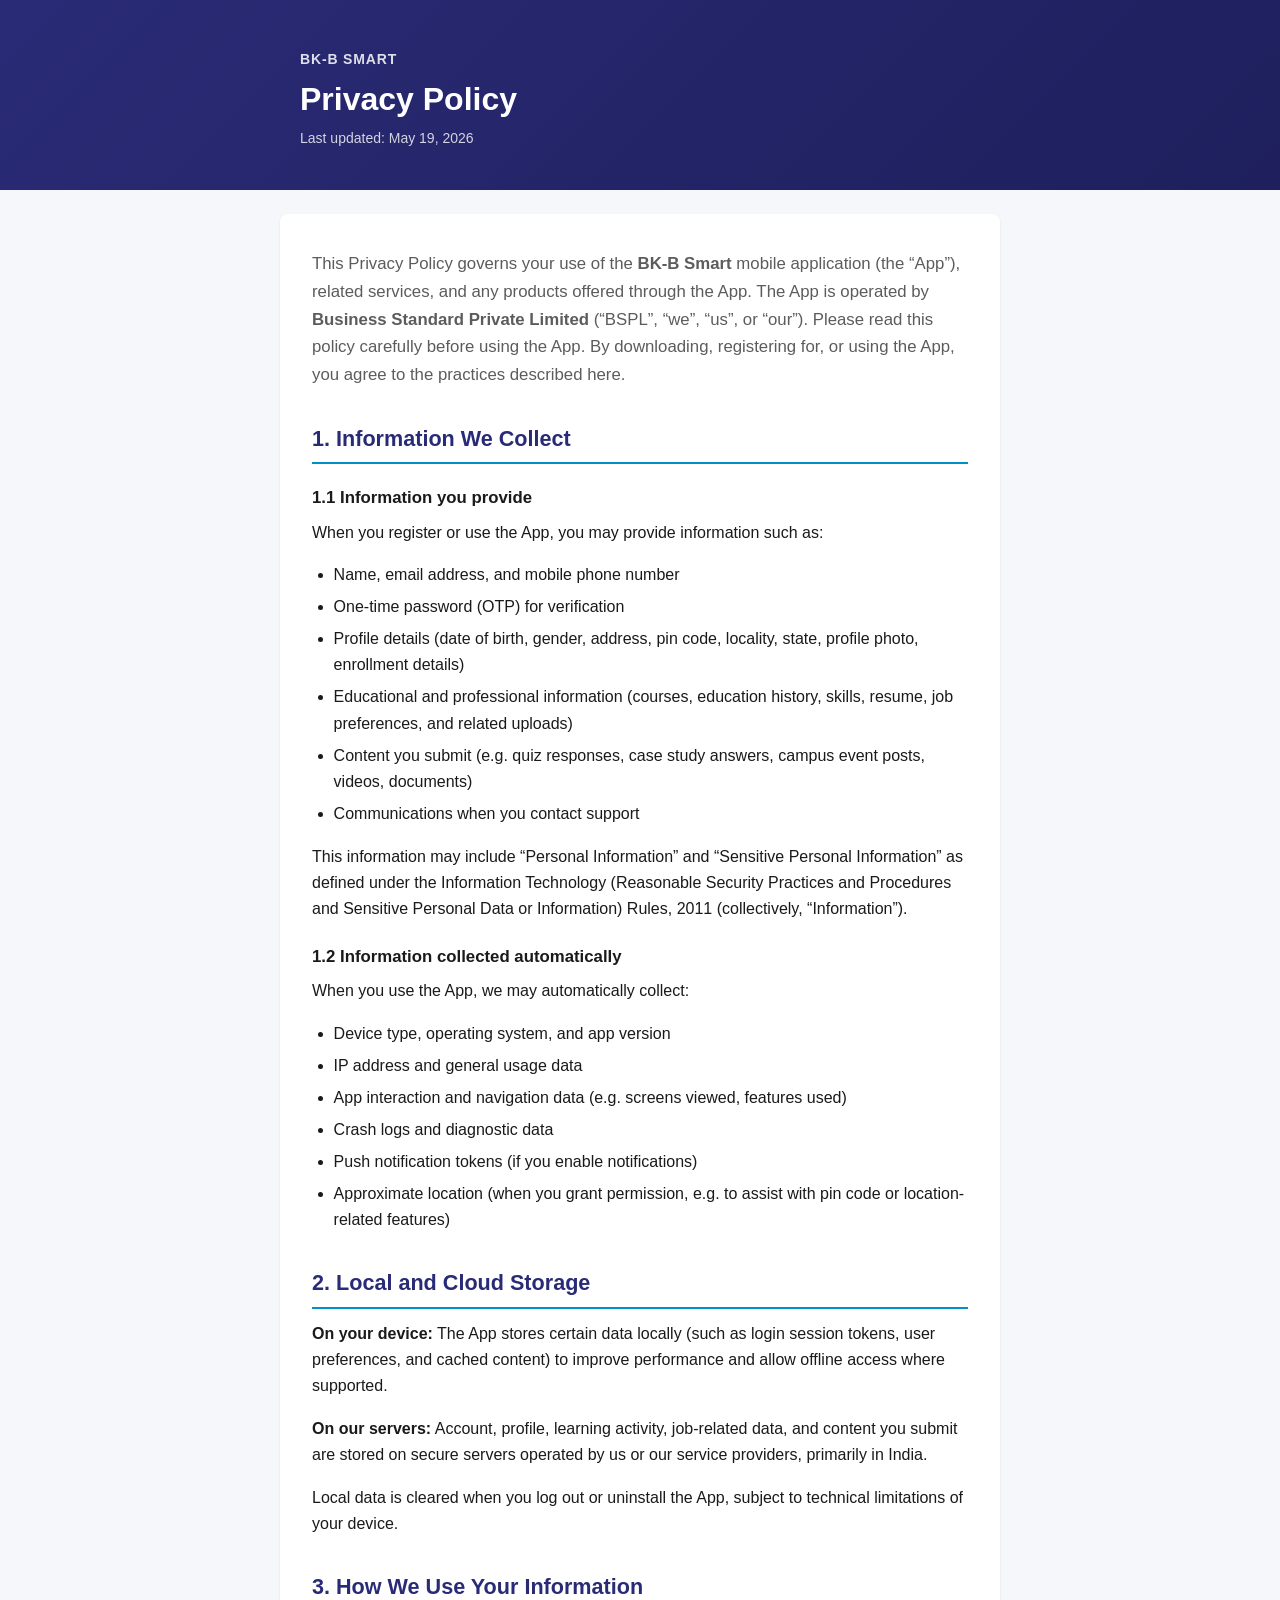
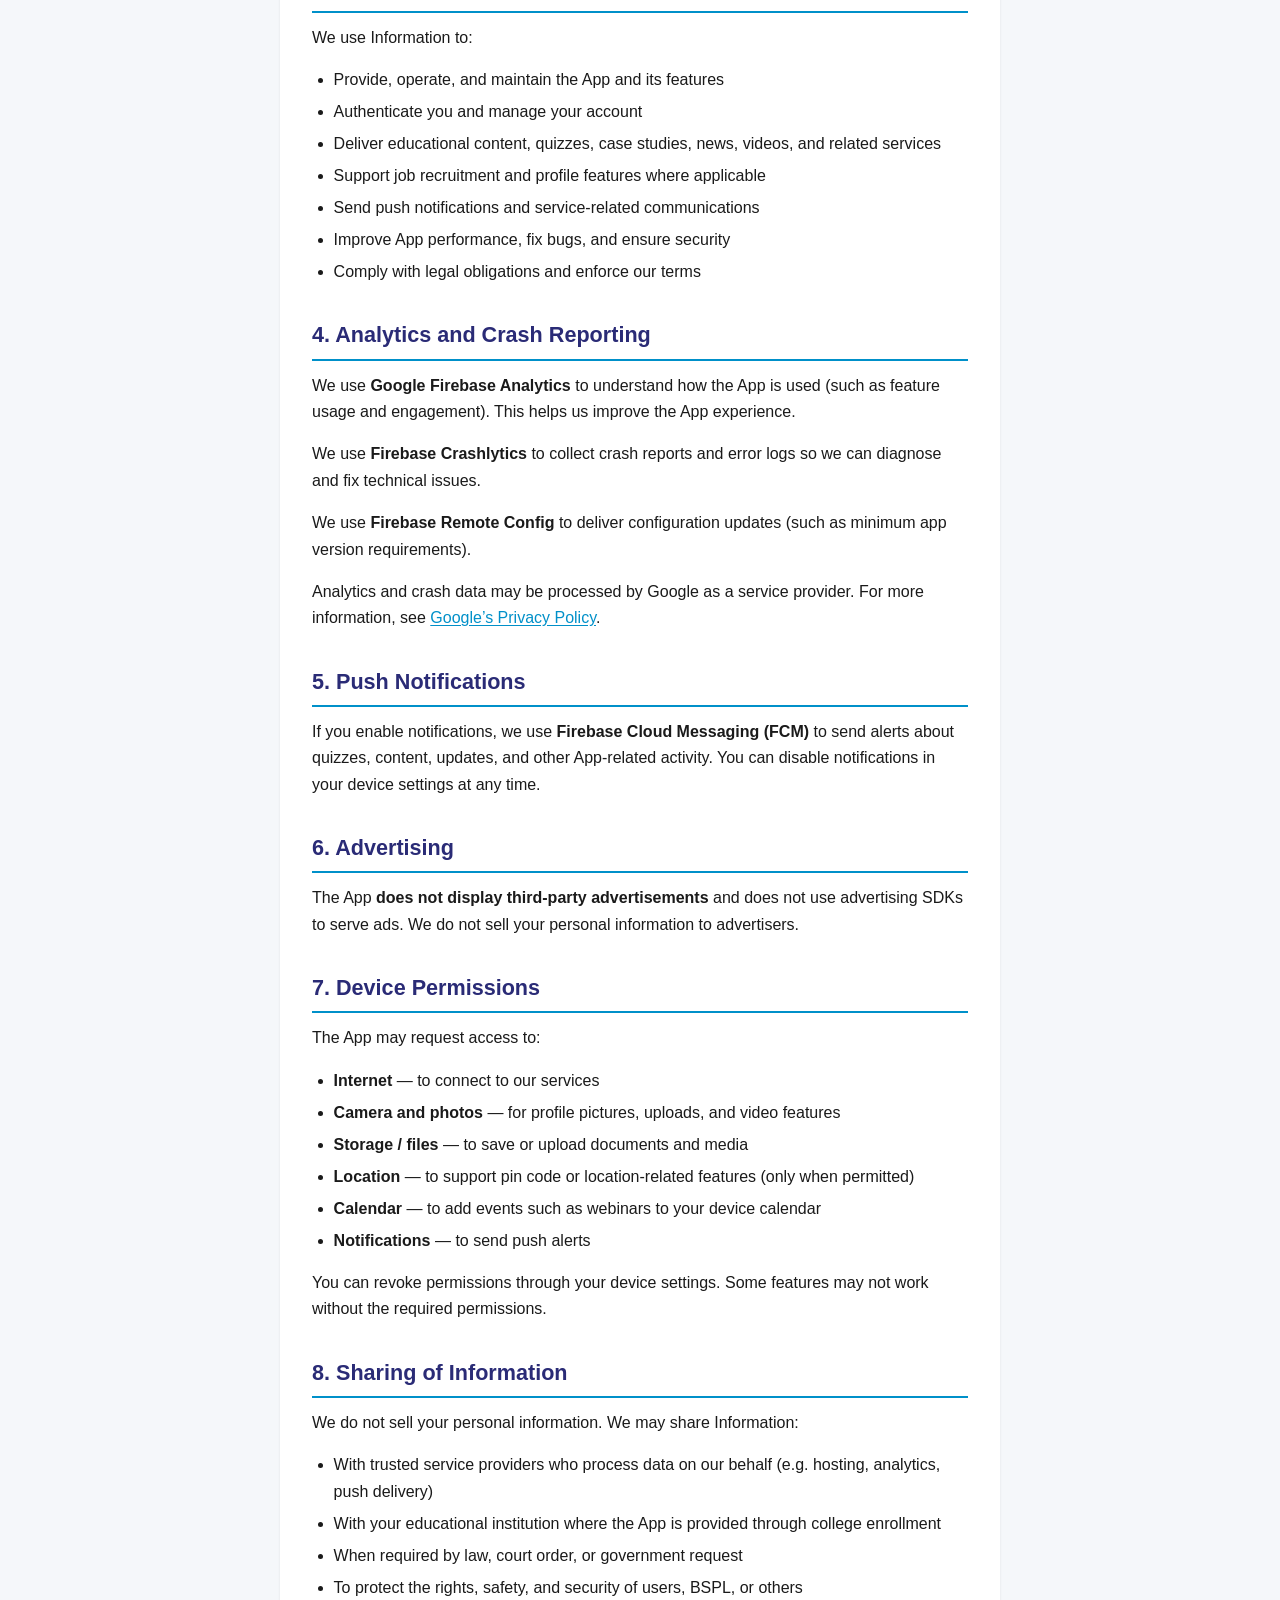
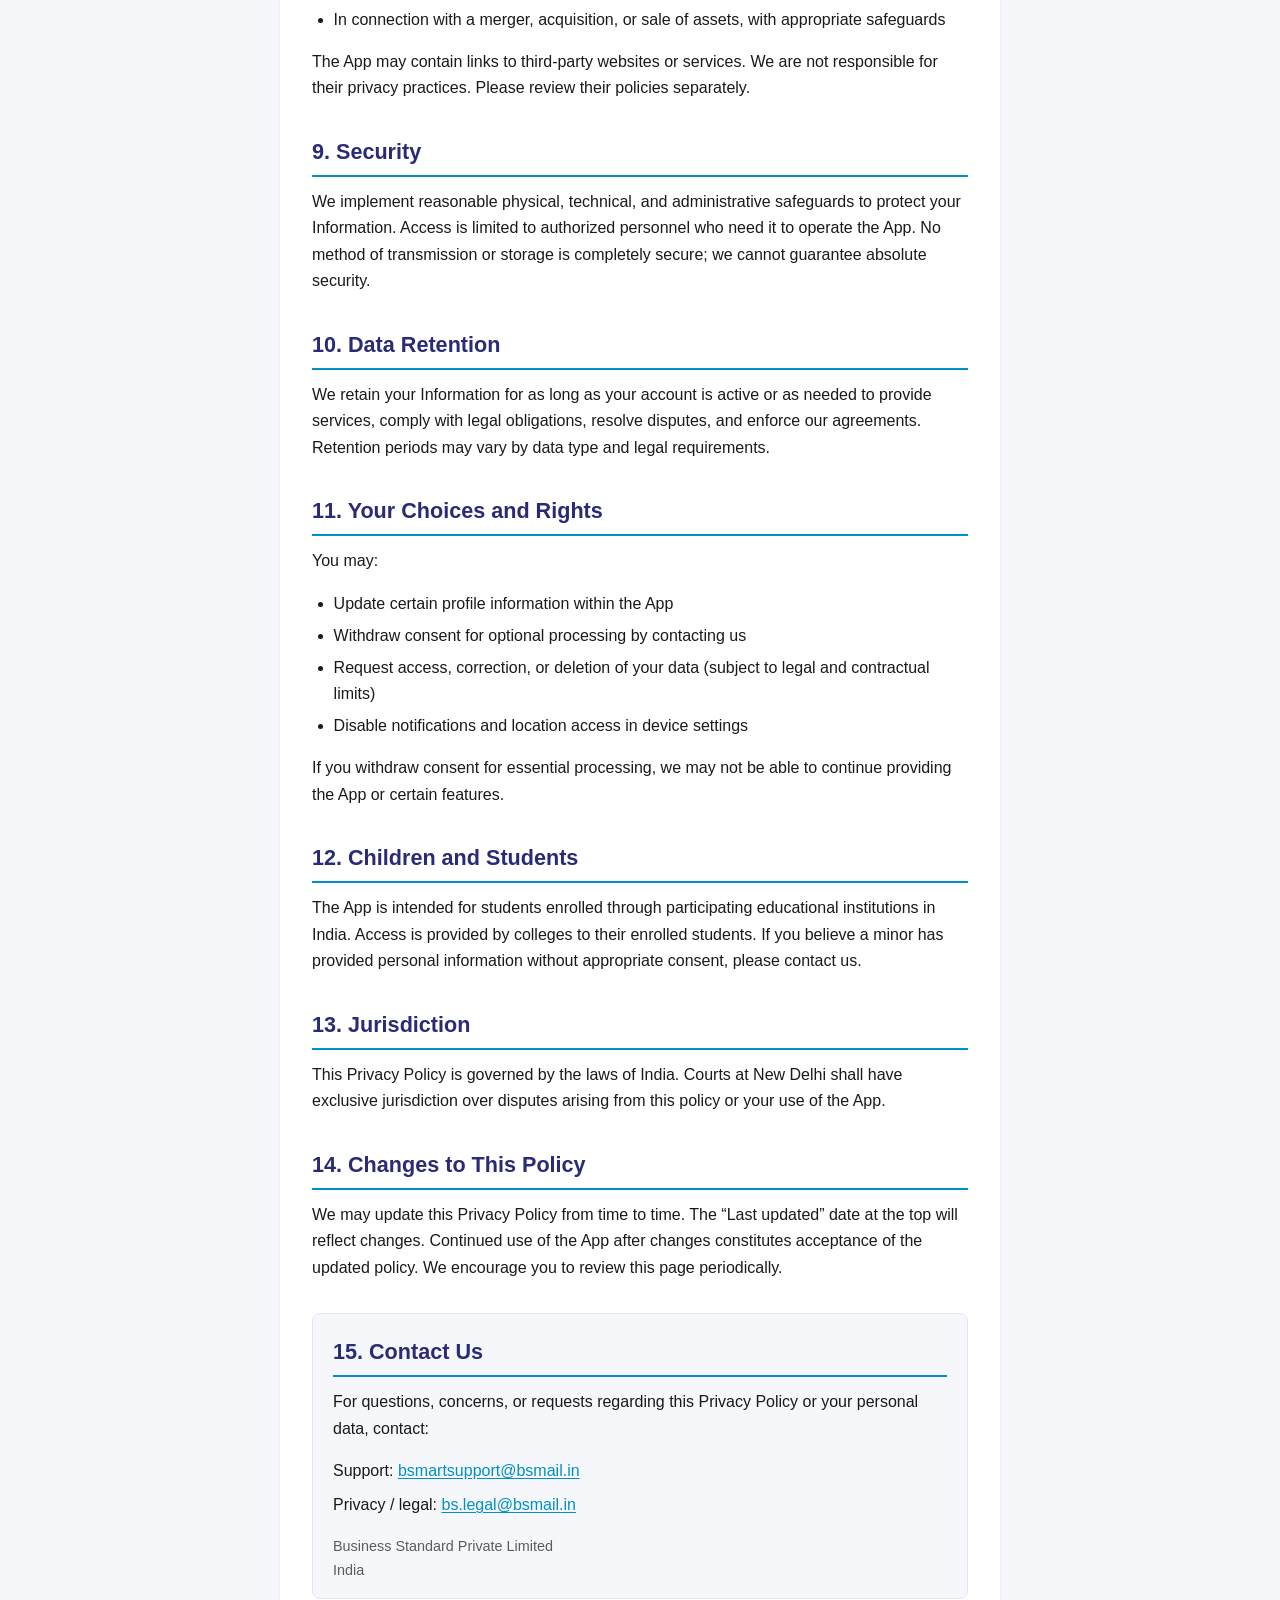
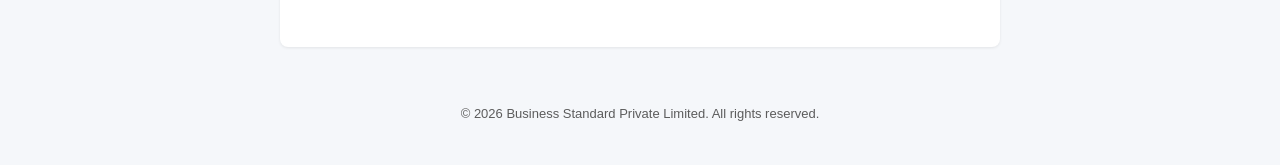
==== index.html @ 2a8e8fae "Add BK-B Smart privacy policy static site. Initial HTML and CSS for hosting the app privacy policy p" ====
<!DOCTYPE html>
<html lang="en">
  <head>
    <meta charset="utf-8" />
    <meta name="viewport" content="width=device-width, initial-scale=1" />
    <meta
      name="description"
      content="Privacy Policy for BK-B Smart mobile application."
    />
    <title>Privacy Policy — BK-B Smart</title>
    <link rel="stylesheet" href="css/style.css" />
  </head>
  <body>
    <header class="site-header">
      <div class="container">
        <p class="app-label">BK-B Smart</p>
        <h1>Privacy Policy</h1>
        <p class="meta">Last updated: May 19, 2026</p>
      </div>
    </header>

    <main class="container content">
      <section>
        <p class="lead">
          This Privacy Policy governs your use of the <strong>BK-B Smart</strong>
          mobile application (the &ldquo;App&rdquo;), related services, and any
          products offered through the App. The App is operated by
          <strong>Business Standard Private Limited</strong> (&ldquo;BSPL&rdquo;,
          &ldquo;we&rdquo;, &ldquo;us&rdquo;, or &ldquo;our&rdquo;). Please read
          this policy carefully before using the App. By downloading, registering
          for, or using the App, you agree to the practices described here.
        </p>
      </section>

      <section id="information-we-collect">
        <h2>1. Information We Collect</h2>

        <h3>1.1 Information you provide</h3>
        <p>
          When you register or use the App, you may provide information such as:
        </p>
        <ul>
          <li>Name, email address, and mobile phone number</li>
          <li>One-time password (OTP) for verification</li>
          <li>
            Profile details (date of birth, gender, address, pin code, locality,
            state, profile photo, enrollment details)
          </li>
          <li>
            Educational and professional information (courses, education history,
            skills, resume, job preferences, and related uploads)
          </li>
          <li>Content you submit (e.g. quiz responses, case study answers, campus event posts, videos, documents)</li>
          <li>Communications when you contact support</li>
        </ul>
        <p>
          This information may include &ldquo;Personal Information&rdquo; and
          &ldquo;Sensitive Personal Information&rdquo; as defined under the
          Information Technology (Reasonable Security Practices and Procedures and
          Sensitive Personal Data or Information) Rules, 2011 (collectively,
          &ldquo;Information&rdquo;).
        </p>

        <h3>1.2 Information collected automatically</h3>
        <p>When you use the App, we may automatically collect:</p>
        <ul>
          <li>Device type, operating system, and app version</li>
          <li>IP address and general usage data</li>
          <li>App interaction and navigation data (e.g. screens viewed, features used)</li>
          <li>Crash logs and diagnostic data</li>
          <li>Push notification tokens (if you enable notifications)</li>
          <li>
            Approximate location (when you grant permission, e.g. to assist with
            pin code or location-related features)
          </li>
        </ul>
      </section>

      <section id="local-and-cloud">
        <h2>2. Local and Cloud Storage</h2>
        <p>
          <strong>On your device:</strong> The App stores certain data locally
          (such as login session tokens, user preferences, and cached content) to
          improve performance and allow offline access where supported.
        </p>
        <p>
          <strong>On our servers:</strong> Account, profile, learning activity,
          job-related data, and content you submit are stored on secure servers
          operated by us or our service providers, primarily in India.
        </p>
        <p>
          Local data is cleared when you log out or uninstall the App, subject
          to technical limitations of your device.
        </p>
      </section>

      <section id="how-we-use">
        <h2>3. How We Use Your Information</h2>
        <p>We use Information to:</p>
        <ul>
          <li>Provide, operate, and maintain the App and its features</li>
          <li>Authenticate you and manage your account</li>
          <li>Deliver educational content, quizzes, case studies, news, videos, and related services</li>
          <li>Support job recruitment and profile features where applicable</li>
          <li>Send push notifications and service-related communications</li>
          <li>Improve App performance, fix bugs, and ensure security</li>
          <li>Comply with legal obligations and enforce our terms</li>
        </ul>
      </section>

      <section id="analytics">
        <h2>4. Analytics and Crash Reporting</h2>
        <p>
          We use <strong>Google Firebase Analytics</strong> to understand how the
          App is used (such as feature usage and engagement). This helps us
          improve the App experience.
        </p>
        <p>
          We use <strong>Firebase Crashlytics</strong> to collect crash reports
          and error logs so we can diagnose and fix technical issues.
        </p>
        <p>
          We use <strong>Firebase Remote Config</strong> to deliver configuration
          updates (such as minimum app version requirements).
        </p>
        <p>
          Analytics and crash data may be processed by Google as a service
          provider. For more information, see
          <a href="https://policies.google.com/privacy" target="_blank" rel="noopener noreferrer">Google&rsquo;s Privacy Policy</a>.
        </p>
      </section>

      <section id="notifications">
        <h2>5. Push Notifications</h2>
        <p>
          If you enable notifications, we use <strong>Firebase Cloud Messaging
          (FCM)</strong> to send alerts about quizzes, content, updates, and
          other App-related activity. You can disable notifications in your
          device settings at any time.
        </p>
      </section>

      <section id="ads">
        <h2>6. Advertising</h2>
        <p>
          The App <strong>does not display third-party advertisements</strong>
          and does not use advertising SDKs to serve ads. We do not sell your
          personal information to advertisers.
        </p>
      </section>

      <section id="permissions">
        <h2>7. Device Permissions</h2>
        <p>The App may request access to:</p>
        <ul>
          <li><strong>Internet</strong> — to connect to our services</li>
          <li><strong>Camera and photos</strong> — for profile pictures, uploads, and video features</li>
          <li><strong>Storage / files</strong> — to save or upload documents and media</li>
          <li><strong>Location</strong> — to support pin code or location-related features (only when permitted)</li>
          <li><strong>Calendar</strong> — to add events such as webinars to your device calendar</li>
          <li><strong>Notifications</strong> — to send push alerts</li>
        </ul>
        <p>
          You can revoke permissions through your device settings. Some features
          may not work without the required permissions.
        </p>
      </section>

      <section id="sharing">
        <h2>8. Sharing of Information</h2>
        <p>We do not sell your personal information. We may share Information:</p>
        <ul>
          <li>With trusted service providers who process data on our behalf (e.g. hosting, analytics, push delivery)</li>
          <li>With your educational institution where the App is provided through college enrollment</li>
          <li>When required by law, court order, or government request</li>
          <li>To protect the rights, safety, and security of users, BSPL, or others</li>
          <li>In connection with a merger, acquisition, or sale of assets, with appropriate safeguards</li>
        </ul>
        <p>
          The App may contain links to third-party websites or services. We are
          not responsible for their privacy practices. Please review their
          policies separately.
        </p>
      </section>

      <section id="security">
        <h2>9. Security</h2>
        <p>
          We implement reasonable physical, technical, and administrative
          safeguards to protect your Information. Access is limited to
          authorized personnel who need it to operate the App. No method of
          transmission or storage is completely secure; we cannot guarantee
          absolute security.
        </p>
      </section>

      <section id="retention">
        <h2>10. Data Retention</h2>
        <p>
          We retain your Information for as long as your account is active or as
          needed to provide services, comply with legal obligations, resolve
          disputes, and enforce our agreements. Retention periods may vary by
          data type and legal requirements.
        </p>
      </section>

      <section id="your-rights">
        <h2>11. Your Choices and Rights</h2>
        <p>You may:</p>
        <ul>
          <li>Update certain profile information within the App</li>
          <li>Withdraw consent for optional processing by contacting us</li>
          <li>Request access, correction, or deletion of your data (subject to legal and contractual limits)</li>
          <li>Disable notifications and location access in device settings</li>
        </ul>
        <p>
          If you withdraw consent for essential processing, we may not be able to
          continue providing the App or certain features.
        </p>
      </section>

      <section id="children">
        <h2>12. Children and Students</h2>
        <p>
          The App is intended for students enrolled through participating
          educational institutions in India. Access is provided by colleges to
          their enrolled students. If you believe a minor has provided personal
          information without appropriate consent, please contact us.
        </p>
      </section>

      <section id="jurisdiction">
        <h2>13. Jurisdiction</h2>
        <p>
          This Privacy Policy is governed by the laws of India. Courts at New
          Delhi shall have exclusive jurisdiction over disputes arising from this
          policy or your use of the App.
        </p>
      </section>

      <section id="changes">
        <h2>14. Changes to This Policy</h2>
        <p>
          We may update this Privacy Policy from time to time. The &ldquo;Last
          updated&rdquo; date at the top will reflect changes. Continued use of
          the App after changes constitutes acceptance of the updated policy.
          We encourage you to review this page periodically.
        </p>
      </section>

      <section id="contact" class="contact-block">
        <h2>15. Contact Us</h2>
        <p>
          For questions, concerns, or requests regarding this Privacy Policy or
          your personal data, contact:
        </p>
        <ul class="contact-list">
          <li>
            Support:
            <a href="mailto:bsmartsupport@bsmail.in">bsmartsupport@bsmail.in</a>
          </li>
          <li>
            Privacy / legal:
            <a href="mailto:bs.legal@bsmail.in">bs.legal@bsmail.in</a>
          </li>
        </ul>
        <p class="entity">
          Business Standard Private Limited<br />
          India
        </p>
      </section>
    </main>

    <footer class="site-footer">
      <div class="container">
        <p>&copy; 2026 Business Standard Private Limited. All rights reserved.</p>
      </div>
    </footer>
  </body>
</html>
---- css/style.css ----
/* BK-B Smart — Privacy Policy */

:root {
  --color-primary: #2a2b76;
  --color-accent: #0090c9;
  --color-bg: #f5f7fa;
  --color-surface: #ffffff;
  --color-text: #1a1a1a;
  --color-muted: #5c5c5c;
  --color-border: #e2e6ec;
  --font-sans: -apple-system, BlinkMacSystemFont, "Segoe UI", Roboto, Helvetica,
    Arial, sans-serif;
  --max-width: 720px;
  --radius: 8px;
  --shadow: 0 1px 3px rgba(0, 0, 0, 0.08);
}

*,
*::before,
*::after {
  box-sizing: border-box;
}

html {
  font-size: 16px;
  -webkit-text-size-adjust: 100%;
}

body {
  margin: 0;
  font-family: var(--font-sans);
  font-size: 1rem;
  line-height: 1.65;
  color: var(--color-text);
  background: var(--color-bg);
}

.container {
  max-width: var(--max-width);
  margin: 0 auto;
  padding: 0 1.25rem;
}

/* Header */

.site-header {
  background: linear-gradient(135deg, var(--color-primary) 0%, #1e1f5c 100%);
  color: #fff;
  padding: 2.5rem 0 2rem;
  margin-bottom: 1.5rem;
}

.site-header .app-label {
  margin: 0 0 0.5rem;
  font-size: 0.875rem;
  font-weight: 600;
  letter-spacing: 0.06em;
  text-transform: uppercase;
  opacity: 0.85;
}

.site-header h1 {
  margin: 0 0 0.5rem;
  font-size: 1.75rem;
  font-weight: 700;
  line-height: 1.25;
}

.site-header .meta {
  margin: 0;
  font-size: 0.875rem;
  opacity: 0.8;
}

/* Main content */

.content {
  background: var(--color-surface);
  border-radius: var(--radius);
  box-shadow: var(--shadow);
  padding: 1.75rem 1.5rem 2.5rem;
  margin-bottom: 2rem;
}

section {
  margin-bottom: 2rem;
}

section:last-child {
  margin-bottom: 0;
}

.lead {
  font-size: 1.05rem;
  color: var(--color-muted);
  margin: 0;
}

h2 {
  margin: 0 0 0.75rem;
  font-size: 1.25rem;
  font-weight: 700;
  color: var(--color-primary);
  padding-bottom: 0.35rem;
  border-bottom: 2px solid var(--color-accent);
}

h3 {
  margin: 1.25rem 0 0.5rem;
  font-size: 1.05rem;
  font-weight: 600;
  color: var(--color-text);
}

p {
  margin: 0 0 1rem;
}

p:last-child {
  margin-bottom: 0;
}

ul {
  margin: 0 0 1rem;
  padding-left: 1.35rem;
}

li {
  margin-bottom: 0.35rem;
}

li:last-child {
  margin-bottom: 0;
}

a {
  color: var(--color-accent);
  text-decoration: underline;
  text-underline-offset: 2px;
}

a:hover {
  color: var(--color-primary);
}

strong {
  font-weight: 600;
}

/* Contact block */

.contact-block {
  background: var(--color-bg);
  border-radius: var(--radius);
  padding: 1.25rem 1.25rem 1rem;
  border: 1px solid var(--color-border);
}

.contact-list {
  list-style: none;
  padding-left: 0;
  margin-bottom: 1rem;
}

.contact-list li {
  margin-bottom: 0.5rem;
}

.entity {
  font-size: 0.9rem;
  color: var(--color-muted);
  margin: 0;
}

/* Footer */

.site-footer {
  padding: 1.5rem 0 2.5rem;
  text-align: center;
}

.site-footer p {
  margin: 0;
  font-size: 0.8125rem;
  color: var(--color-muted);
}

/* Responsive */

@media (min-width: 600px) {
  .site-header {
    padding: 3rem 0 2.5rem;
  }

  .site-header h1 {
    font-size: 2rem;
  }

  .content {
    padding: 2.25rem 2rem 3rem;
  }

  h2 {
    font-size: 1.35rem;
  }
}

@media (prefers-color-scheme: dark) {
  :root {
    --color-bg: #121318;
    --color-surface: #1c1d24;
    --color-text: #e8e8ec;
    --color-muted: #a0a4b0;
    --color-border: #2e3038;
  }

  .site-header {
    background: linear-gradient(135deg, #1e1f5c 0%, #14152e 100%);
  }

  h2 {
    color: #9eb4ff;
  }

  .contact-block {
    background: #14151a;
  }
}
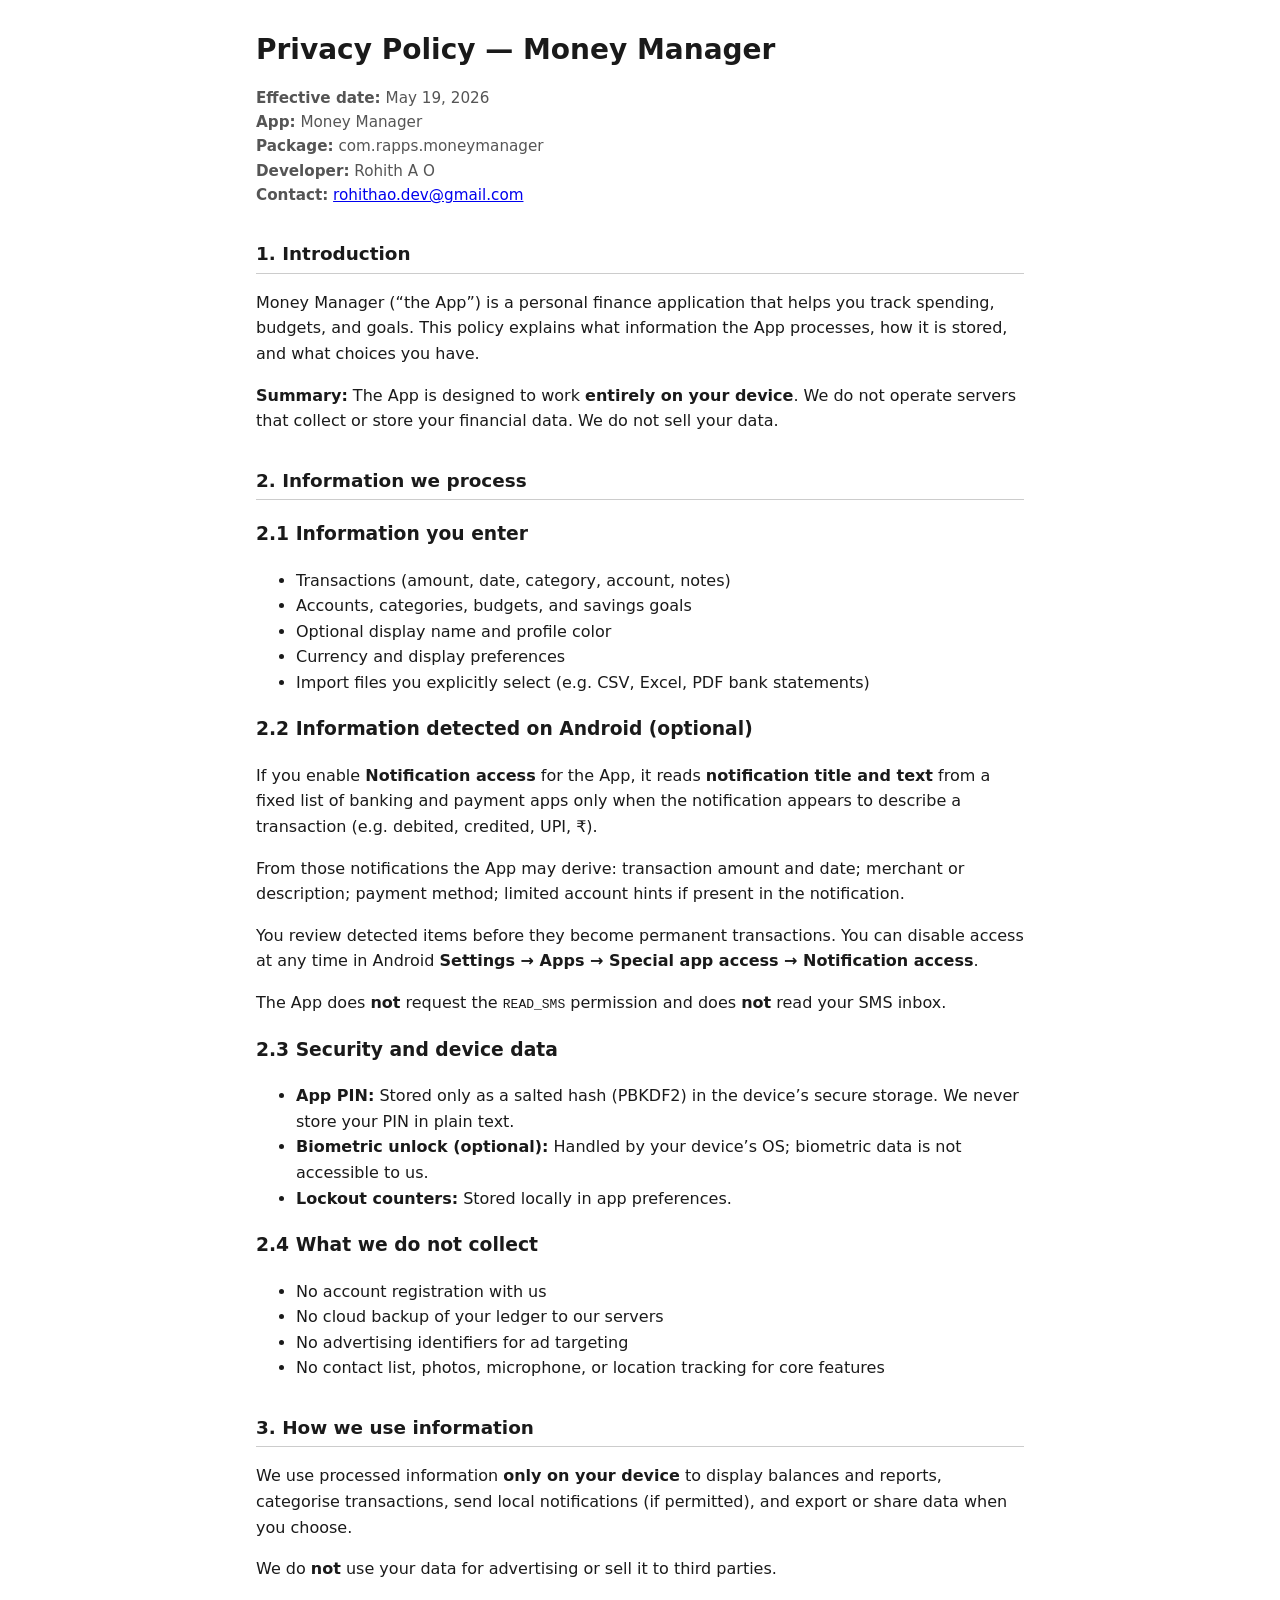
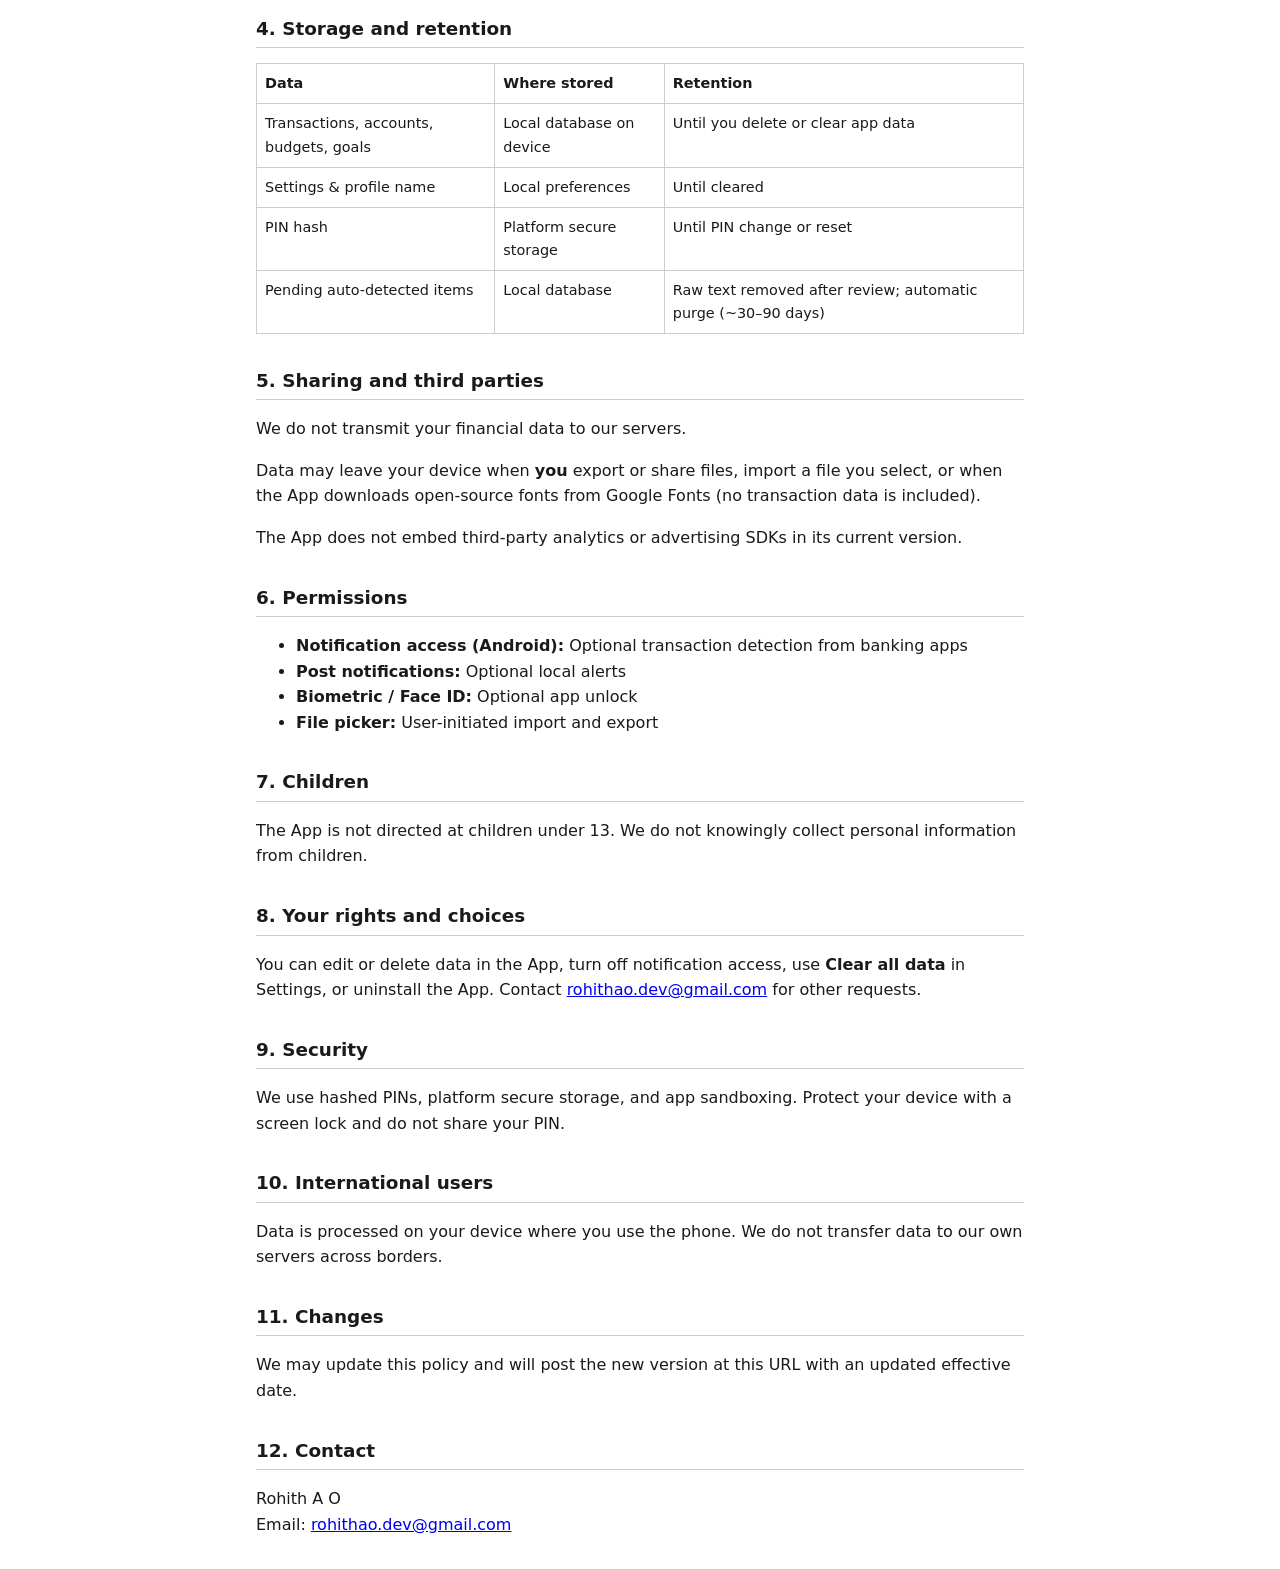
==== commit 3e579987: "Remove privacy policy HTML file for Money Manager, following the previous removal of related documen" ====
--- a/index.html
+++ b/index.html
@@ -1,280 +1,130 @@
 <!DOCTYPE html>
 <html lang="en">
-  <head>
-    <meta charset="utf-8" />
-    <meta name="viewport" content="width=device-width, initial-scale=1" />
-    <meta
-      name="description"
-      content="Privacy Policy for BK-B Smart mobile application."
-    />
-    <title>Privacy Policy — BK-B Smart</title>
-    <link rel="stylesheet" href="css/style.css" />
-  </head>
-  <body>
-    <header class="site-header">
-      <div class="container">
-        <p class="app-label">BK-B Smart</p>
-        <h1>Privacy Policy</h1>
-        <p class="meta">Last updated: May 19, 2026</p>
-      </div>
-    </header>
+<head>
+  <meta charset="utf-8" />
+  <meta name="viewport" content="width=device-width, initial-scale=1" />
+  <title>Privacy Policy — Money Manager</title>
+  <style>
+    :root { color-scheme: light dark; }
+    body {
+      font-family: system-ui, -apple-system, Segoe UI, Roboto, sans-serif;
+      line-height: 1.6;
+      max-width: 48rem;
+      margin: 2rem auto;
+      padding: 0 1.25rem;
+      color: #1a1a1a;
+      background: #fff;
+    }
+    @media (prefers-color-scheme: dark) {
+      body { color: #e8e8e8; background: #121212; }
+      a { color: #8ab4f8; }
+    }
+    h1 { font-size: 1.75rem; line-height: 1.25; }
+    h2 { font-size: 1.15rem; margin-top: 2rem; border-bottom: 1px solid #ccc; padding-bottom: 0.25rem; }
+    table { width: 100%; border-collapse: collapse; font-size: 0.9rem; }
+    th, td { border: 1px solid #ccc; padding: 0.5rem; text-align: left; vertical-align: top; }
+    .meta { color: #555; font-size: 0.95rem; }
+    @media (prefers-color-scheme: dark) {
+      .meta { color: #aaa; }
+      h2 { border-color: #444; }
+      th, td { border-color: #444; }
+    }
+  </style>
+</head>
+<body>
+  <h1>Privacy Policy — Money Manager</h1>
+  <p class="meta">
+    <strong>Effective date:</strong> May 19, 2026<br />
+    <strong>App:</strong> Money Manager<br />
+    <strong>Package:</strong> com.rapps.moneymanager<br />
+    <strong>Developer:</strong> Rohith A O<br />
+    <strong>Contact:</strong> <a href="mailto:rohithao.dev@gmail.com">rohithao.dev@gmail.com</a>
+  </p>
 
-    <main class="container content">
-      <section>
-        <p class="lead">
-          This Privacy Policy governs your use of the <strong>BK-B Smart</strong>
-          mobile application (the &ldquo;App&rdquo;), related services, and any
-          products offered through the App. The App is operated by
-          <strong>Business Standard Private Limited</strong> (&ldquo;BSPL&rdquo;,
-          &ldquo;we&rdquo;, &ldquo;us&rdquo;, or &ldquo;our&rdquo;). Please read
-          this policy carefully before using the App. By downloading, registering
-          for, or using the App, you agree to the practices described here.
-        </p>
-      </section>
+  <h2>1. Introduction</h2>
+  <p>Money Manager (“the App”) is a personal finance application that helps you track spending, budgets, and goals. This policy explains what information the App processes, how it is stored, and what choices you have.</p>
+  <p><strong>Summary:</strong> The App is designed to work <strong>entirely on your device</strong>. We do not operate servers that collect or store your financial data. We do not sell your data.</p>
 
-      <section id="information-we-collect">
-        <h2>1. Information We Collect</h2>
+  <h2>2. Information we process</h2>
+  <h3>2.1 Information you enter</h3>
+  <ul>
+    <li>Transactions (amount, date, category, account, notes)</li>
+    <li>Accounts, categories, budgets, and savings goals</li>
+    <li>Optional display name and profile color</li>
+    <li>Currency and display preferences</li>
+    <li>Import files you explicitly select (e.g. CSV, Excel, PDF bank statements)</li>
+  </ul>
 
-        <h3>1.1 Information you provide</h3>
-        <p>
-          When you register or use the App, you may provide information such as:
-        </p>
-        <ul>
-          <li>Name, email address, and mobile phone number</li>
-          <li>One-time password (OTP) for verification</li>
-          <li>
-            Profile details (date of birth, gender, address, pin code, locality,
-            state, profile photo, enrollment details)
-          </li>
-          <li>
-            Educational and professional information (courses, education history,
-            skills, resume, job preferences, and related uploads)
-          </li>
-          <li>Content you submit (e.g. quiz responses, case study answers, campus event posts, videos, documents)</li>
-          <li>Communications when you contact support</li>
-        </ul>
-        <p>
-          This information may include &ldquo;Personal Information&rdquo; and
-          &ldquo;Sensitive Personal Information&rdquo; as defined under the
-          Information Technology (Reasonable Security Practices and Procedures and
-          Sensitive Personal Data or Information) Rules, 2011 (collectively,
-          &ldquo;Information&rdquo;).
-        </p>
+  <h3>2.2 Information detected on Android (optional)</h3>
+  <p>If you enable <strong>Notification access</strong> for the App, it reads <strong>notification title and text</strong> from a fixed list of banking and payment apps only when the notification appears to describe a transaction (e.g. debited, credited, UPI, ₹).</p>
+  <p>From those notifications the App may derive: transaction amount and date; merchant or description; payment method; limited account hints if present in the notification.</p>
+  <p>You review detected items before they become permanent transactions. You can disable access at any time in Android <strong>Settings → Apps → Special app access → Notification access</strong>.</p>
+  <p>The App does <strong>not</strong> request the <code>READ_SMS</code> permission and does <strong>not</strong> read your SMS inbox.</p>
 
-        <h3>1.2 Information collected automatically</h3>
-        <p>When you use the App, we may automatically collect:</p>
-        <ul>
-          <li>Device type, operating system, and app version</li>
-          <li>IP address and general usage data</li>
-          <li>App interaction and navigation data (e.g. screens viewed, features used)</li>
-          <li>Crash logs and diagnostic data</li>
-          <li>Push notification tokens (if you enable notifications)</li>
-          <li>
-            Approximate location (when you grant permission, e.g. to assist with
-            pin code or location-related features)
-          </li>
-        </ul>
-      </section>
+  <h3>2.3 Security and device data</h3>
+  <ul>
+    <li><strong>App PIN:</strong> Stored only as a salted hash (PBKDF2) in the device’s secure storage. We never store your PIN in plain text.</li>
+    <li><strong>Biometric unlock (optional):</strong> Handled by your device’s OS; biometric data is not accessible to us.</li>
+    <li><strong>Lockout counters:</strong> Stored locally in app preferences.</li>
+  </ul>
 
-      <section id="local-and-cloud">
-        <h2>2. Local and Cloud Storage</h2>
-        <p>
-          <strong>On your device:</strong> The App stores certain data locally
-          (such as login session tokens, user preferences, and cached content) to
-          improve performance and allow offline access where supported.
-        </p>
-        <p>
-          <strong>On our servers:</strong> Account, profile, learning activity,
-          job-related data, and content you submit are stored on secure servers
-          operated by us or our service providers, primarily in India.
-        </p>
-        <p>
-          Local data is cleared when you log out or uninstall the App, subject
-          to technical limitations of your device.
-        </p>
-      </section>
+  <h3>2.4 What we do not collect</h3>
+  <ul>
+    <li>No account registration with us</li>
+    <li>No cloud backup of your ledger to our servers</li>
+    <li>No advertising identifiers for ad targeting</li>
+    <li>No contact list, photos, microphone, or location tracking for core features</li>
+  </ul>
 
-      <section id="how-we-use">
-        <h2>3. How We Use Your Information</h2>
-        <p>We use Information to:</p>
-        <ul>
-          <li>Provide, operate, and maintain the App and its features</li>
-          <li>Authenticate you and manage your account</li>
-          <li>Deliver educational content, quizzes, case studies, news, videos, and related services</li>
-          <li>Support job recruitment and profile features where applicable</li>
-          <li>Send push notifications and service-related communications</li>
-          <li>Improve App performance, fix bugs, and ensure security</li>
-          <li>Comply with legal obligations and enforce our terms</li>
-        </ul>
-      </section>
+  <h2>3. How we use information</h2>
+  <p>We use processed information <strong>only on your device</strong> to display balances and reports, categorise transactions, send local notifications (if permitted), and export or share data when you choose.</p>
+  <p>We do <strong>not</strong> use your data for advertising or sell it to third parties.</p>
 
-      <section id="analytics">
-        <h2>4. Analytics and Crash Reporting</h2>
-        <p>
-          We use <strong>Google Firebase Analytics</strong> to understand how the
-          App is used (such as feature usage and engagement). This helps us
-          improve the App experience.
-        </p>
-        <p>
-          We use <strong>Firebase Crashlytics</strong> to collect crash reports
-          and error logs so we can diagnose and fix technical issues.
-        </p>
-        <p>
-          We use <strong>Firebase Remote Config</strong> to deliver configuration
-          updates (such as minimum app version requirements).
-        </p>
-        <p>
-          Analytics and crash data may be processed by Google as a service
-          provider. For more information, see
-          <a href="https://policies.google.com/privacy" target="_blank" rel="noopener noreferrer">Google&rsquo;s Privacy Policy</a>.
-        </p>
-      </section>
+  <h2>4. Storage and retention</h2>
+  <table>
+    <thead>
+      <tr><th>Data</th><th>Where stored</th><th>Retention</th></tr>
+    </thead>
+    <tbody>
+      <tr><td>Transactions, accounts, budgets, goals</td><td>Local database on device</td><td>Until you delete or clear app data</td></tr>
+      <tr><td>Settings &amp; profile name</td><td>Local preferences</td><td>Until cleared</td></tr>
+      <tr><td>PIN hash</td><td>Platform secure storage</td><td>Until PIN change or reset</td></tr>
+      <tr><td>Pending auto-detected items</td><td>Local database</td><td>Raw text removed after review; automatic purge (~30–90 days)</td></tr>
+    </tbody>
+  </table>
 
-      <section id="notifications">
-        <h2>5. Push Notifications</h2>
-        <p>
-          If you enable notifications, we use <strong>Firebase Cloud Messaging
-          (FCM)</strong> to send alerts about quizzes, content, updates, and
-          other App-related activity. You can disable notifications in your
-          device settings at any time.
-        </p>
-      </section>
+  <h2>5. Sharing and third parties</h2>
+  <p>We do not transmit your financial data to our servers.</p>
+  <p>Data may leave your device when <strong>you</strong> export or share files, import a file you select, or when the App downloads open-source fonts from Google Fonts (no transaction data is included).</p>
+  <p>The App does not embed third-party analytics or advertising SDKs in its current version.</p>
 
-      <section id="ads">
-        <h2>6. Advertising</h2>
-        <p>
-          The App <strong>does not display third-party advertisements</strong>
-          and does not use advertising SDKs to serve ads. We do not sell your
-          personal information to advertisers.
-        </p>
-      </section>
+  <h2>6. Permissions</h2>
+  <ul>
+    <li><strong>Notification access (Android):</strong> Optional transaction detection from banking apps</li>
+    <li><strong>Post notifications:</strong> Optional local alerts</li>
+    <li><strong>Biometric / Face ID:</strong> Optional app unlock</li>
+    <li><strong>File picker:</strong> User-initiated import and export</li>
+  </ul>
 
-      <section id="permissions">
-        <h2>7. Device Permissions</h2>
-        <p>The App may request access to:</p>
-        <ul>
-          <li><strong>Internet</strong> — to connect to our services</li>
-          <li><strong>Camera and photos</strong> — for profile pictures, uploads, and video features</li>
-          <li><strong>Storage / files</strong> — to save or upload documents and media</li>
-          <li><strong>Location</strong> — to support pin code or location-related features (only when permitted)</li>
-          <li><strong>Calendar</strong> — to add events such as webinars to your device calendar</li>
-          <li><strong>Notifications</strong> — to send push alerts</li>
-        </ul>
-        <p>
-          You can revoke permissions through your device settings. Some features
-          may not work without the required permissions.
-        </p>
-      </section>
+  <h2>7. Children</h2>
+  <p>The App is not directed at children under 13. We do not knowingly collect personal information from children.</p>
 
-      <section id="sharing">
-        <h2>8. Sharing of Information</h2>
-        <p>We do not sell your personal information. We may share Information:</p>
-        <ul>
-          <li>With trusted service providers who process data on our behalf (e.g. hosting, analytics, push delivery)</li>
-          <li>With your educational institution where the App is provided through college enrollment</li>
-          <li>When required by law, court order, or government request</li>
-          <li>To protect the rights, safety, and security of users, BSPL, or others</li>
-          <li>In connection with a merger, acquisition, or sale of assets, with appropriate safeguards</li>
-        </ul>
-        <p>
-          The App may contain links to third-party websites or services. We are
-          not responsible for their privacy practices. Please review their
-          policies separately.
-        </p>
-      </section>
+  <h2>8. Your rights and choices</h2>
+  <p>You can edit or delete data in the App, turn off notification access, use <strong>Clear all data</strong> in Settings, or uninstall the App. Contact <a href="mailto:rohithao.dev@gmail.com">rohithao.dev@gmail.com</a> for other requests.</p>
 
-      <section id="security">
-        <h2>9. Security</h2>
-        <p>
-          We implement reasonable physical, technical, and administrative
-          safeguards to protect your Information. Access is limited to
-          authorized personnel who need it to operate the App. No method of
-          transmission or storage is completely secure; we cannot guarantee
-          absolute security.
-        </p>
-      </section>
+  <h2>9. Security</h2>
+  <p>We use hashed PINs, platform secure storage, and app sandboxing. Protect your device with a screen lock and do not share your PIN.</p>
 
-      <section id="retention">
-        <h2>10. Data Retention</h2>
-        <p>
-          We retain your Information for as long as your account is active or as
-          needed to provide services, comply with legal obligations, resolve
-          disputes, and enforce our agreements. Retention periods may vary by
-          data type and legal requirements.
-        </p>
-      </section>
+  <h2>10. International users</h2>
+  <p>Data is processed on your device where you use the phone. We do not transfer data to our own servers across borders.</p>
 
-      <section id="your-rights">
-        <h2>11. Your Choices and Rights</h2>
-        <p>You may:</p>
-        <ul>
-          <li>Update certain profile information within the App</li>
-          <li>Withdraw consent for optional processing by contacting us</li>
-          <li>Request access, correction, or deletion of your data (subject to legal and contractual limits)</li>
-          <li>Disable notifications and location access in device settings</li>
-        </ul>
-        <p>
-          If you withdraw consent for essential processing, we may not be able to
-          continue providing the App or certain features.
-        </p>
-      </section>
+  <h2>11. Changes</h2>
+  <p>We may update this policy and will post the new version at this URL with an updated effective date.</p>
 
-      <section id="children">
-        <h2>12. Children and Students</h2>
-        <p>
-          The App is intended for students enrolled through participating
-          educational institutions in India. Access is provided by colleges to
-          their enrolled students. If you believe a minor has provided personal
-          information without appropriate consent, please contact us.
-        </p>
-      </section>
-
-      <section id="jurisdiction">
-        <h2>13. Jurisdiction</h2>
-        <p>
-          This Privacy Policy is governed by the laws of India. Courts at New
-          Delhi shall have exclusive jurisdiction over disputes arising from this
-          policy or your use of the App.
-        </p>
-      </section>
-
-      <section id="changes">
-        <h2>14. Changes to This Policy</h2>
-        <p>
-          We may update this Privacy Policy from time to time. The &ldquo;Last
-          updated&rdquo; date at the top will reflect changes. Continued use of
-          the App after changes constitutes acceptance of the updated policy.
-          We encourage you to review this page periodically.
-        </p>
-      </section>
-
-      <section id="contact" class="contact-block">
-        <h2>15. Contact Us</h2>
-        <p>
-          For questions, concerns, or requests regarding this Privacy Policy or
-          your personal data, contact:
-        </p>
-        <ul class="contact-list">
-          <li>
-            Support:
-            <a href="mailto:bsmartsupport@bsmail.in">bsmartsupport@bsmail.in</a>
-          </li>
-          <li>
-            Privacy / legal:
-            <a href="mailto:bs.legal@bsmail.in">bs.legal@bsmail.in</a>
-          </li>
-        </ul>
-        <p class="entity">
-          Business Standard Private Limited<br />
-          India
-        </p>
-      </section>
-    </main>
-
-    <footer class="site-footer">
-      <div class="container">
-        <p>&copy; 2026 Business Standard Private Limited. All rights reserved.</p>
-      </div>
-    </footer>
-  </body>
+  <h2>12. Contact</h2>
+  <p>
+    Rohith A O<br />
+    Email: <a href="mailto:rohithao.dev@gmail.com">rohithao.dev@gmail.com</a>
+  </p>
+</body>
 </html>
